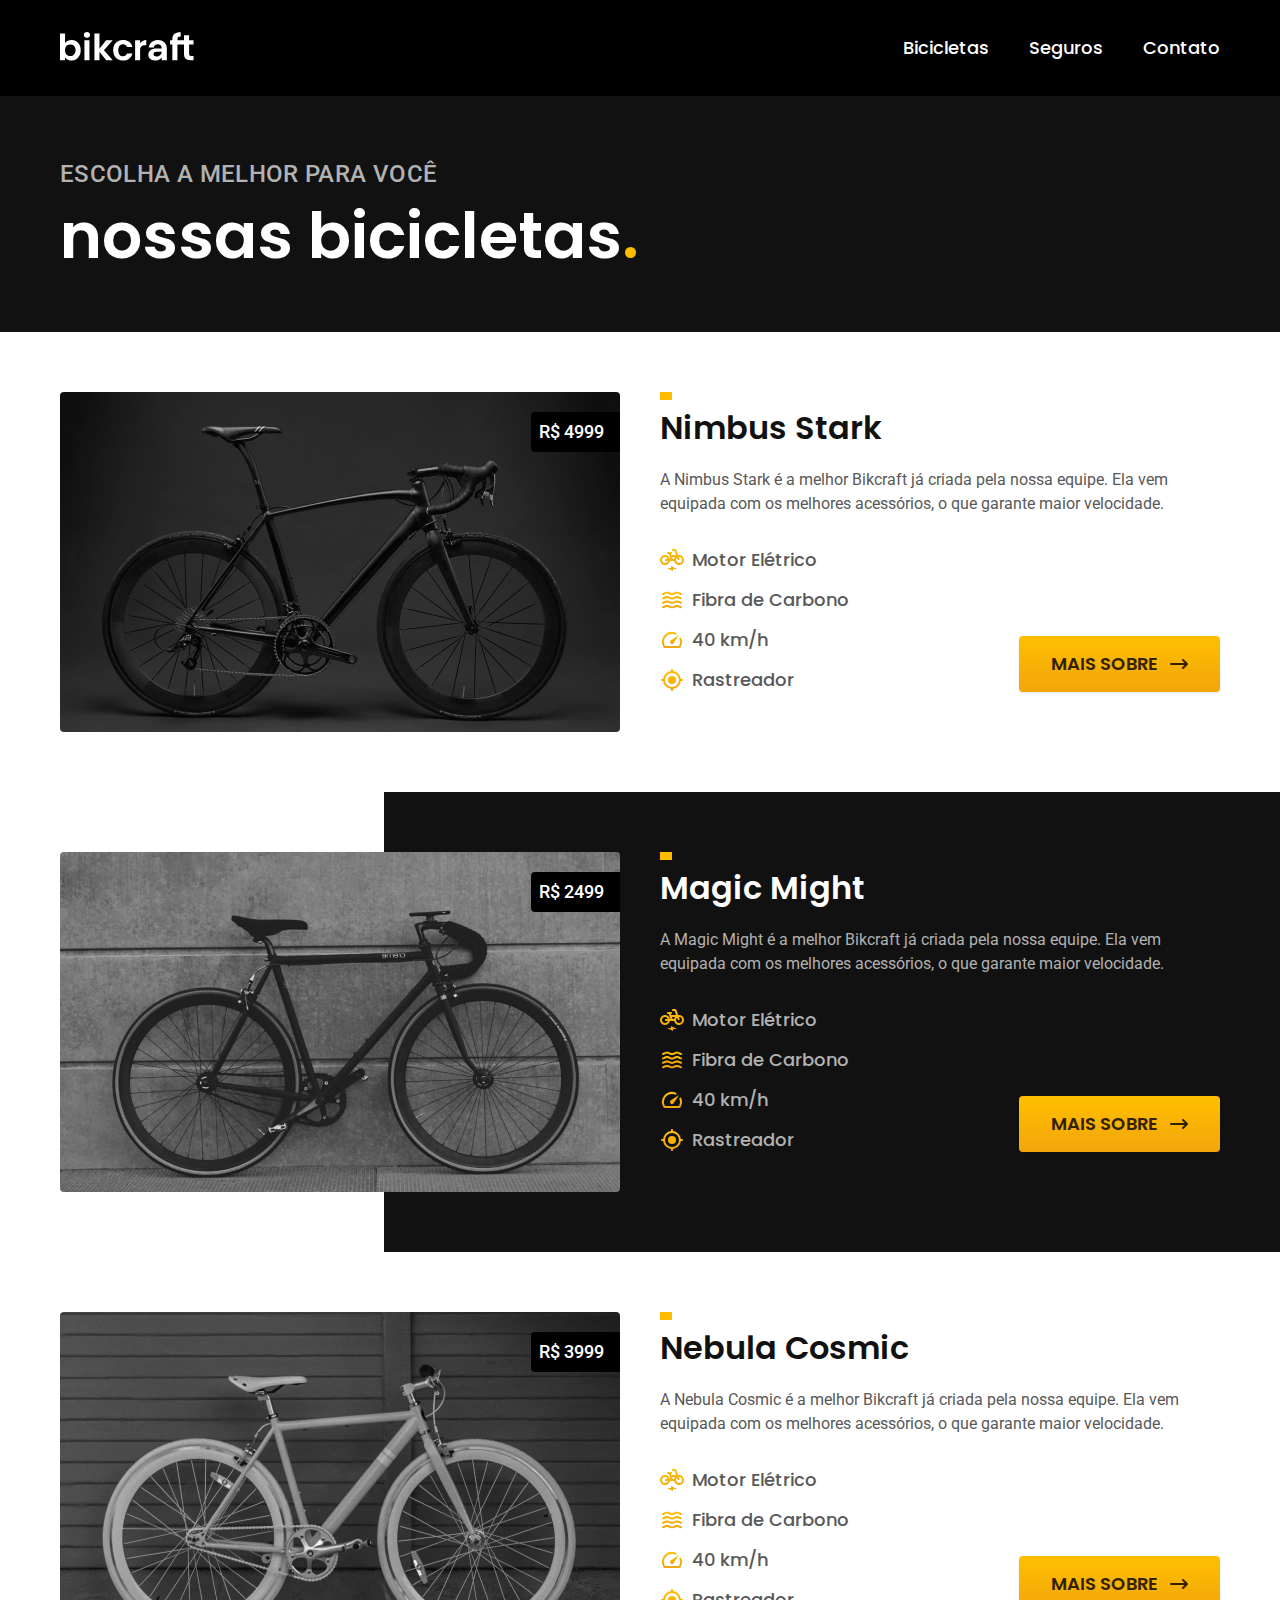
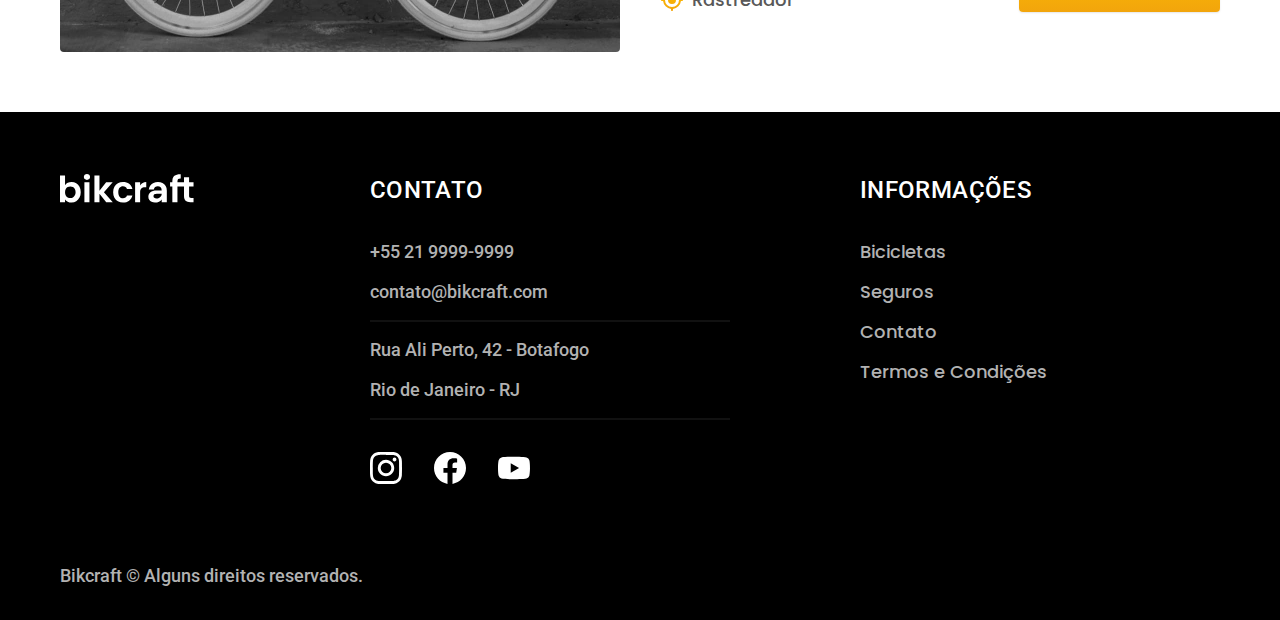
==== bicicletas.html @ 39853fa2 "finalização página bicicletas" ====
<!DOCTYPE html>
<html lang="pt-br">
  <head>
    <meta charset="UTF-8" />
    <meta name="viewport" content="width=device-width, initial-scale=1.0" />

    <title>Bicicletas | Bicicletas Elétricas</title>
    <meta
      name="description"
      content="Bicicletas elétricas de alta precisão e qualidade,  feitas sob medida para o cliente. Explore o mundo na sua velocidade com a Bikcraft."
    />

    <link rel="stylesheet" href="./css/style.css" />
    <link rel="shortcut icon" href="./img/favicon.svg" type="image/x-icon" />
    <link rel="preconnect" href="https://fonts.googleapis.com" />
    <link rel="preconnect" href="https://fonts.gstatic.com" crossorigin />
    <link
      href="https://fonts.googleapis.com/css2?family=Merriweather:ital,wght@1,900&family=Poppins:wght@400;600&family=Roboto:wght@400;500&display=swap"
      rel="stylesheet"
    />
  </head>

  <body id="bicicletas">
    <header class="header-bg">
      <div class="container header">
        <a href="./">
          <svg
            width="136"
            height="32"
            fill="none"
            xmlns="http://www.w3.org/2000/svg"
          >
            <path
              d="M5.04 13.196c.648-.96 1.536-1.74 2.664-2.34 1.152-.6 2.46-.9 3.924-.9 1.704 0 3.24.42 4.608 1.26 1.392.84 2.484 2.04 3.276 3.6.816 1.536 1.224 3.324 1.224 5.364s-.408 3.852-1.224 5.436c-.792 1.56-1.884 2.772-3.276 3.636-1.368.864-2.904 1.296-4.608 1.296-1.488 0-2.796-.288-3.924-.864-1.104-.6-1.992-1.368-2.664-2.304v2.844H0V3.584h5.04v9.612Zm10.548 6.984c0-1.2-.252-2.232-.756-3.096-.48-.888-1.128-1.56-1.944-2.016a5.104 5.104 0 0 0-2.592-.684c-.912 0-1.776.24-2.592.72-.792.456-1.44 1.128-1.944 2.016-.48.888-.72 1.932-.72 3.132 0 1.2.24 2.244.72 3.132.504.888 1.152 1.572 1.944 2.052.816.456 1.68.684 2.592.684.936 0 1.8-.24 2.592-.72.816-.48 1.464-1.164 1.944-2.052.504-.888.756-1.944.756-3.168ZM26.954 7.904c-.888 0-1.632-.276-2.232-.828-.576-.576-.864-1.284-.864-2.124 0-.84.288-1.536.864-2.088.6-.576 1.344-.864 2.232-.864.888 0 1.62.288 2.196.864.6.552.9 1.248.9 2.088 0 .84-.3 1.548-.9 2.124-.576.552-1.308.828-2.196.828Zm2.484 2.376v19.944h-5.04V10.28h5.04Zm16.788 19.944-6.768-8.496v8.496h-5.04V3.584h5.04V18.74l6.696-8.46h6.552l-8.784 10.008 8.856 9.936h-6.552Zm6.919-9.972c0-2.064.42-3.864 1.26-5.4.84-1.56 2.004-2.76 3.492-3.6 1.488-.864 3.192-1.296 5.112-1.296 2.472 0 4.512.624 6.12 1.872 1.632 1.224 2.724 2.952 3.276 5.184H66.97c-.288-.864-.78-1.536-1.476-2.016-.672-.504-1.512-.756-2.52-.756-1.44 0-2.58.528-3.42 1.584-.84 1.032-1.26 2.508-1.26 4.428 0 1.896.42 3.372 1.26 4.428.84 1.032 1.98 1.548 3.42 1.548 2.04 0 3.372-.912 3.996-2.736h5.436c-.552 2.16-1.644 3.876-3.276 5.148-1.632 1.272-3.672 1.908-6.12 1.908-1.92 0-3.624-.42-5.112-1.26a9.161 9.161 0 0 1-3.492-3.6c-.84-1.56-1.26-3.372-1.26-5.436h-.001Zm26.993-6.876a7.133 7.133 0 0 1 2.52-2.484c1.056-.6 2.256-.9 3.6-.9v5.292h-1.332c-1.584 0-2.784.372-3.6 1.116-.792.744-1.188 2.04-1.188 3.888v9.936h-5.04V10.28h5.04v3.096Zm21.574 14.004c-.552.912-1.452 1.68-2.7 2.304-1.248.6-2.592.9-4.032.9-1.248 0-2.376-.252-3.384-.756s-1.8-1.2-2.376-2.088c-.576-.888-.864-1.908-.864-3.06 0-1.848.684-3.36 2.052-4.536 1.392-1.176 3.468-1.764 6.228-1.764h5.076c-.048-1.272-.42-2.28-1.116-3.024-.672-.768-1.608-1.152-2.808-1.152-1.056 0-1.932.288-2.628.864-.696.552-1.14 1.332-1.332 2.34h-5.04c.24-1.44.756-2.724 1.548-3.852a8.143 8.143 0 0 1 3.168-2.664c1.32-.648 2.796-.972 4.428-.972 1.68 0 3.192.348 4.536 1.044a7.7 7.7 0 0 1 3.204 2.988c.768 1.296 1.152 2.82 1.152 4.572v11.7h-5.112V27.38Zm-5.256-.864c.84 0 1.656-.18 2.448-.54.816-.36 1.488-.9 2.016-1.62.528-.72.792-1.572.792-2.556v-.144h-4.788c-1.152 0-2.016.228-2.592.684-.552.456-.828 1.056-.828 1.8 0 .72.252 1.296.756 1.728.528.432 1.26.648 2.196.648Zm20.997-12.096v15.804h-5.112V14.42h-2.268v-4.14h2.268V9.272c0-2.448.696-4.248 2.088-5.4 1.392-1.152 3.492-1.692 6.3-1.62V6.5c-1.224-.024-2.076.18-2.556.612s-.72 1.212-.72 2.34v.828h6.55V5.348h5.076v4.932h4.464v4.14h-4.464v9.648c0 .672.156 1.164.468 1.476.336.288.888.432 1.656.432h2.34v4.248h-3.168c-4.248 0-6.372-2.064-6.372-6.192V14.42h-6.55Z"
              fill="#fff"
            />
          </svg>
        </a>
        <nav aria-label="primaria">
          <ul class="header-menu cor-00 font-1-m">
            <li><a href="./bicicletas.html">Bicicletas</a></li>
            <li><a href="./seguros.html">Seguros</a></li>
            <li><a href="./contato.html">Contato</a></li>
          </ul>
        </nav>
      </div>
    </header>

    <main>
      <div class="titulo-bg">
        <div class="titulo container">
          <p class="font-2-l-b cor-05">Escolha a Melhor Para Você</p>
          <h1 class="font-1-xxl cor-00">nossas bicicletas<span class="cor-p01">.</span></h1>
        </div>
      </div>

      <div class="bicicletas container">
        <div class="bicicletas-imagem">
          <img src="./img/bicicletas/nimbus.jpg" alt="">
          <span class="font-2-m cor-00">R$ 4999</span>
        </div>
        <div class="bicicletas-conteudo">
          <h2 class="font-1-xl">Nimbus Stark</h2>
          <p class="font-2-s cor-08">A Nimbus Stark é a melhor Bikcraft já criada pela nossa equipe. Ela vem equipada com os melhores acessórios, o que garante maior velocidade.</p>
            <ul class="font-1-m cor-08">
              <li>
                <img src="./img/icones/eletrica.svg" alt="">
                Motor Elétrico
              </li>
              <li>
                <img src="./img/icones/carbono.svg" alt="">
                Fibra de Carbono
              </li>
              <li>
                <img src="./img/icones/velocidade.svg" alt="">
                40 km/h
              </li>
              <li>
                <img src="./img/icones/rastreador.svg" alt="">
                Rastreador
              </li>
            </ul>
            <a class="botao seta" href="./bicicletas/nimbus.html">Mais Sobre</a>
        </div>
      </div>

      <div class="bicicletas-bg">
        <div class="bicicletas container">
          <div class="bicicletas-imagem">
            <img src="./img/bicicletas/magic.jpg" alt="">
            <span class="font-2-m cor-00">R$ 2499</span>
          </div>
          <div class="bicicletas-conteudo">
            <h2 class="font-1-xl cor-00">Magic Might</h2>
            <p class="font-2-s cor-05">A Magic Might é a melhor Bikcraft já criada pela nossa equipe. Ela vem equipada com os melhores acessórios, o que garante maior velocidade.</p>
              <ul class="font-1-m cor-05">
                <li>
                  <img src="./img/icones/eletrica.svg" alt="">
                  Motor Elétrico
                </li>
                <li>
                  <img src="./img/icones/carbono.svg" alt="">
                  Fibra de Carbono
                </li>
                <li>
                  <img src="./img/icones/velocidade.svg" alt="">
                  40 km/h
                </li>
                <li>
                  <img src="./img/icones/rastreador.svg" alt="">
                  Rastreador
                </li>
              </ul>
              <a class="botao seta" href="./bicicletas/magic.html">Mais Sobre</a>
          </div>
        </div>
      </div>

      <div class="bicicletas container">
        <div class="bicicletas-imagem">
          <img src="./img/bicicletas/nebula.jpg" alt="">
          <span class="font-2-m cor-00">R$ 3999</span>
        </div>
        <div class="bicicletas-conteudo">
          <h2 class="font-1-xl">Nebula Cosmic</h2>
          <p class="font-2-s cor-08">A Nebula Cosmic é a melhor Bikcraft já criada pela nossa equipe. Ela vem equipada com os melhores acessórios, o que garante maior velocidade.</p>
            <ul class="font-1-m cor-08">
              <li>
                <img src="./img/icones/eletrica.svg" alt="">
                Motor Elétrico
              </li>
              <li>
                <img src="./img/icones/carbono.svg" alt="">
                Fibra de Carbono
              </li>
              <li>
                <img src="./img/icones/velocidade.svg" alt="">
                40 km/h
              </li>
              <li>
                <img src="./img/icones/rastreador.svg" alt="">
                Rastreador
              </li>
            </ul>
            <a class="botao seta" href="./bicicletas/nebula.html">Mais Sobre</a>
        </div>
      </div>
    </main>

    <footer class="footer-bg">
        <div class="footer container">
          <img src="./img/bikcraft.svg" alt="Bikcraft" />
          <div class="footer-contato">
            <h3 class="font-2-l-b cor-00">Contato</h3>
            <ul class="font-2-m cor-05">
              <li><a href="tel:+552199999999">+55 21 9999-9999</a></li>
              <li>
                <a href="mailto:contato@bikcraft.com">contato@bikcraft.com</a>
              </li>
              <li>Rua Ali Perto, 42 - Botafogo</li>
              <li>Rio de Janeiro - RJ</li>
            </ul>
            <div class="footer-redes">
              <a href="./"
                ><img src="./img/redes/instagram.svg" alt="Instagram"
              /></a>
              <a href="./"
                ><img src="./img/redes/facebook.svg" alt="Facebook"
              /></a>
              <a href="./"
                ><img src="./img/redes/youtube.svg" alt="Youtube"
              /></a>
            </div>
          </div>
          
          <div class="footer-informacoes">
            <h3 class="font-2-l-b cor-00">Informações</h3>
            <nav>
              <ul class="font-1-m cor-05">
                <li><a href="./bicicletas.html">Bicicletas</a></li>
                <li><a href="./seguros.html">Seguros</a></li>
                <li><a href="./contato.html">Contato</a></li>
                <li><a href="./termos.html">Termos e Condições</a></li>
              </ul>
            </nav>
          </div>
          <p class="footer-copy font-2-m cor-05">Bikcraft © Alguns direitos reservados.</p>
        </div>
      </footer>
    </body>
  </html>
---- css/style.css ----
@import url(./global/global.css);
@import url(./utilidades/tipografia.css);
@import url(./utilidades/cores.css);

@import url(./global/header.css);
@import url(./global/footer.css);

/*Utilidades*/
@import url(./utilidades/componentes.css);

/*Home*/
@import url(./home/introducao.css);

/*Bicicletas*/
@import url(./bicicletas/bicicletas-lista.css);
@import url(./bicicletas/bicicletas.css);

/*Tecnologia*/
@import url(./home/tecnologia.css);

/*Parceiros*/
@import url(./home/parceiros.css);

/*Depoimento*/
@import url(./home/depoimento.css);

/*Seguros*/
@import url(./home/seguros.css);

/*Termos*/
@import url(./termos/termos.css);
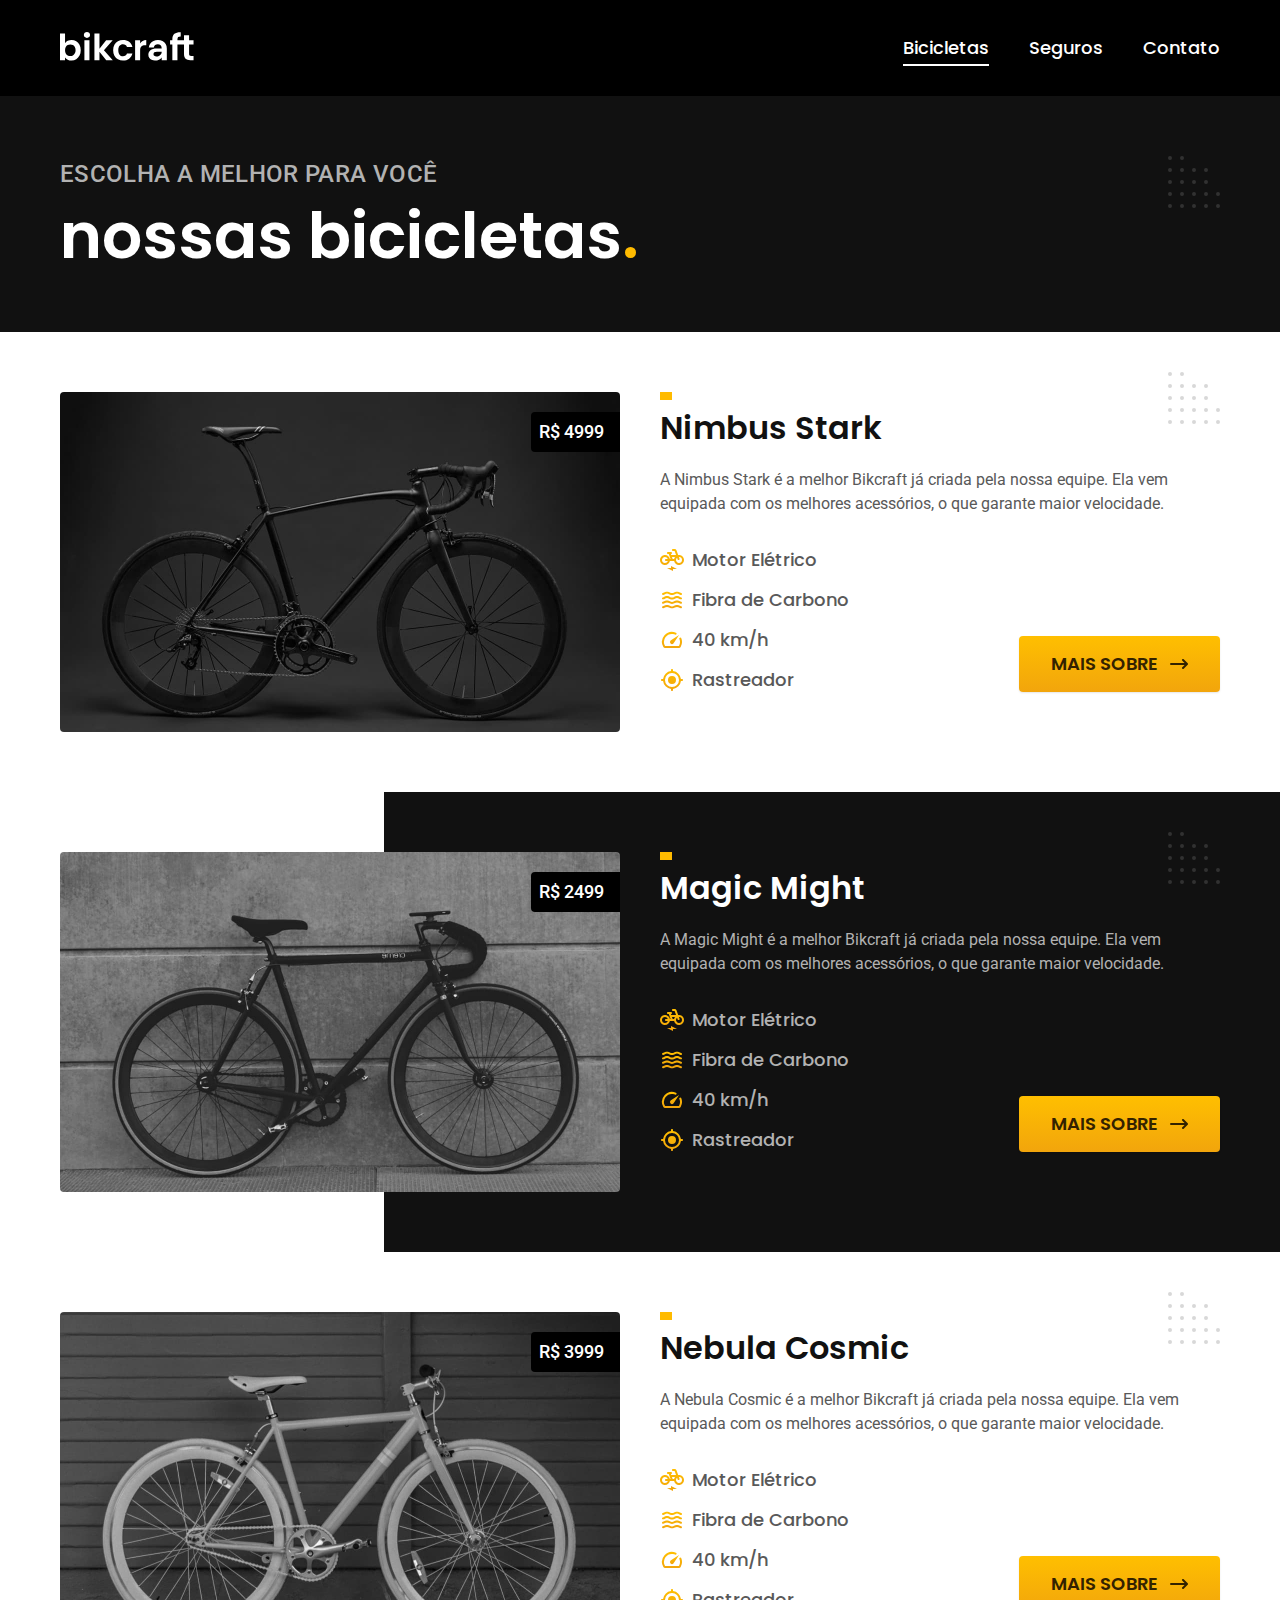
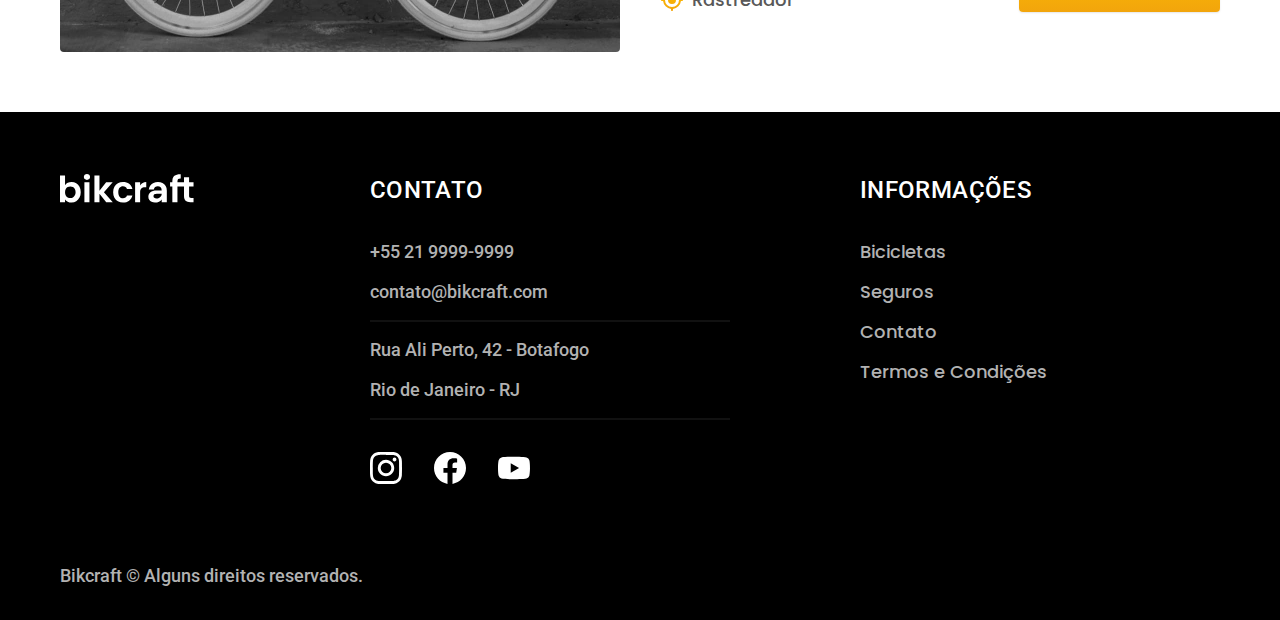
==== commit e25b1ab9: "otimizado para produção" ====
--- a/bicicletas.html
+++ b/bicicletas.html
@@ -1,191 +1,176 @@
 <!DOCTYPE html>
 <html lang="pt-br">
-  <head>
-    <meta charset="UTF-8" />
-    <meta name="viewport" content="width=device-width, initial-scale=1.0" />
 
-    <title>Bicicletas | Bicicletas Elétricas</title>
-    <meta
-      name="description"
-      content="Bicicletas elétricas de alta precisão e qualidade,  feitas sob medida para o cliente. Explore o mundo na sua velocidade com a Bikcraft."
-    />
+<head>
+  <meta charset="UTF-8" />
+  <meta name="viewport" content="width=device-width, initial-scale=1.0" />
 
-    <link rel="stylesheet" href="./css/style.css" />
-    <link rel="shortcut icon" href="./img/favicon.svg" type="image/x-icon" />
-    <link rel="preconnect" href="https://fonts.googleapis.com" />
-    <link rel="preconnect" href="https://fonts.gstatic.com" crossorigin />
-    <link
-      href="https://fonts.googleapis.com/css2?family=Merriweather:ital,wght@1,900&family=Poppins:wght@400;600&family=Roboto:wght@400;500&display=swap"
-      rel="stylesheet"
-    />
-  </head>
+  <title>Bicicletas | Bicicletas Elétricas</title>
+  <meta name="description" content="Bicicletas elétricas de alta precisão e qualidade,  feitas sob medida para o cliente. Explore o mundo na sua velocidade com a Bikcraft." />
 
-  <body id="bicicletas">
-    <header class="header-bg">
-      <div class="container header">
-        <a href="./">
-          <svg
-            width="136"
-            height="32"
-            fill="none"
-            xmlns="http://www.w3.org/2000/svg"
-          >
-            <path
-              d="M5.04 13.196c.648-.96 1.536-1.74 2.664-2.34 1.152-.6 2.46-.9 3.924-.9 1.704 0 3.24.42 4.608 1.26 1.392.84 2.484 2.04 3.276 3.6.816 1.536 1.224 3.324 1.224 5.364s-.408 3.852-1.224 5.436c-.792 1.56-1.884 2.772-3.276 3.636-1.368.864-2.904 1.296-4.608 1.296-1.488 0-2.796-.288-3.924-.864-1.104-.6-1.992-1.368-2.664-2.304v2.844H0V3.584h5.04v9.612Zm10.548 6.984c0-1.2-.252-2.232-.756-3.096-.48-.888-1.128-1.56-1.944-2.016a5.104 5.104 0 0 0-2.592-.684c-.912 0-1.776.24-2.592.72-.792.456-1.44 1.128-1.944 2.016-.48.888-.72 1.932-.72 3.132 0 1.2.24 2.244.72 3.132.504.888 1.152 1.572 1.944 2.052.816.456 1.68.684 2.592.684.936 0 1.8-.24 2.592-.72.816-.48 1.464-1.164 1.944-2.052.504-.888.756-1.944.756-3.168ZM26.954 7.904c-.888 0-1.632-.276-2.232-.828-.576-.576-.864-1.284-.864-2.124 0-.84.288-1.536.864-2.088.6-.576 1.344-.864 2.232-.864.888 0 1.62.288 2.196.864.6.552.9 1.248.9 2.088 0 .84-.3 1.548-.9 2.124-.576.552-1.308.828-2.196.828Zm2.484 2.376v19.944h-5.04V10.28h5.04Zm16.788 19.944-6.768-8.496v8.496h-5.04V3.584h5.04V18.74l6.696-8.46h6.552l-8.784 10.008 8.856 9.936h-6.552Zm6.919-9.972c0-2.064.42-3.864 1.26-5.4.84-1.56 2.004-2.76 3.492-3.6 1.488-.864 3.192-1.296 5.112-1.296 2.472 0 4.512.624 6.12 1.872 1.632 1.224 2.724 2.952 3.276 5.184H66.97c-.288-.864-.78-1.536-1.476-2.016-.672-.504-1.512-.756-2.52-.756-1.44 0-2.58.528-3.42 1.584-.84 1.032-1.26 2.508-1.26 4.428 0 1.896.42 3.372 1.26 4.428.84 1.032 1.98 1.548 3.42 1.548 2.04 0 3.372-.912 3.996-2.736h5.436c-.552 2.16-1.644 3.876-3.276 5.148-1.632 1.272-3.672 1.908-6.12 1.908-1.92 0-3.624-.42-5.112-1.26a9.161 9.161 0 0 1-3.492-3.6c-.84-1.56-1.26-3.372-1.26-5.436h-.001Zm26.993-6.876a7.133 7.133 0 0 1 2.52-2.484c1.056-.6 2.256-.9 3.6-.9v5.292h-1.332c-1.584 0-2.784.372-3.6 1.116-.792.744-1.188 2.04-1.188 3.888v9.936h-5.04V10.28h5.04v3.096Zm21.574 14.004c-.552.912-1.452 1.68-2.7 2.304-1.248.6-2.592.9-4.032.9-1.248 0-2.376-.252-3.384-.756s-1.8-1.2-2.376-2.088c-.576-.888-.864-1.908-.864-3.06 0-1.848.684-3.36 2.052-4.536 1.392-1.176 3.468-1.764 6.228-1.764h5.076c-.048-1.272-.42-2.28-1.116-3.024-.672-.768-1.608-1.152-2.808-1.152-1.056 0-1.932.288-2.628.864-.696.552-1.14 1.332-1.332 2.34h-5.04c.24-1.44.756-2.724 1.548-3.852a8.143 8.143 0 0 1 3.168-2.664c1.32-.648 2.796-.972 4.428-.972 1.68 0 3.192.348 4.536 1.044a7.7 7.7 0 0 1 3.204 2.988c.768 1.296 1.152 2.82 1.152 4.572v11.7h-5.112V27.38Zm-5.256-.864c.84 0 1.656-.18 2.448-.54.816-.36 1.488-.9 2.016-1.62.528-.72.792-1.572.792-2.556v-.144h-4.788c-1.152 0-2.016.228-2.592.684-.552.456-.828 1.056-.828 1.8 0 .72.252 1.296.756 1.728.528.432 1.26.648 2.196.648Zm20.997-12.096v15.804h-5.112V14.42h-2.268v-4.14h2.268V9.272c0-2.448.696-4.248 2.088-5.4 1.392-1.152 3.492-1.692 6.3-1.62V6.5c-1.224-.024-2.076.18-2.556.612s-.72 1.212-.72 2.34v.828h6.55V5.348h5.076v4.932h4.464v4.14h-4.464v9.648c0 .672.156 1.164.468 1.476.336.288.888.432 1.656.432h2.34v4.248h-3.168c-4.248 0-6.372-2.064-6.372-6.192V14.42h-6.55Z"
-              fill="#fff"
-            />
-          </svg>
-        </a>
-        <nav aria-label="primaria">
-          <ul class="header-menu cor-00 font-1-m">
+  <link rel="preload" href="./css/style.min.css" as="style">
+  <link rel="stylesheet" href="./css/style.min.css" />
+  <link rel="icon" href="./img/favicon.svg" type="image/svg+xml" />
+  <link rel="preconnect" href="https://fonts.googleapis.com" />
+  <link rel="preconnect" href="https://fonts.gstatic.com" crossorigin />
+  <link href="https://fonts.googleapis.com/css2?family=Merriweather:ital,wght@1,900&family=Poppins:wght@400;600&family=Roboto:wght@400;500&display=swap" rel="stylesheet" />
+  <script>document.documentElement.classList.add('js')</script>
+</head>
+
+<body id="bicicletas">
+  <header class="header-bg">
+    <div class="container header">
+      <a href="./">
+        <svg width="136" height="32" fill="none" xmlns="http://www.w3.org/2000/svg">
+          <path d="M5.04 13.196c.648-.96 1.536-1.74 2.664-2.34 1.152-.6 2.46-.9 3.924-.9 1.704 0 3.24.42 4.608 1.26 1.392.84 2.484 2.04 3.276 3.6.816 1.536 1.224 3.324 1.224 5.364s-.408 3.852-1.224 5.436c-.792 1.56-1.884 2.772-3.276 3.636-1.368.864-2.904 1.296-4.608 1.296-1.488 0-2.796-.288-3.924-.864-1.104-.6-1.992-1.368-2.664-2.304v2.844H0V3.584h5.04v9.612Zm10.548 6.984c0-1.2-.252-2.232-.756-3.096-.48-.888-1.128-1.56-1.944-2.016a5.104 5.104 0 0 0-2.592-.684c-.912 0-1.776.24-2.592.72-.792.456-1.44 1.128-1.944 2.016-.48.888-.72 1.932-.72 3.132 0 1.2.24 2.244.72 3.132.504.888 1.152 1.572 1.944 2.052.816.456 1.68.684 2.592.684.936 0 1.8-.24 2.592-.72.816-.48 1.464-1.164 1.944-2.052.504-.888.756-1.944.756-3.168ZM26.954 7.904c-.888 0-1.632-.276-2.232-.828-.576-.576-.864-1.284-.864-2.124 0-.84.288-1.536.864-2.088.6-.576 1.344-.864 2.232-.864.888 0 1.62.288 2.196.864.6.552.9 1.248.9 2.088 0 .84-.3 1.548-.9 2.124-.576.552-1.308.828-2.196.828Zm2.484 2.376v19.944h-5.04V10.28h5.04Zm16.788 19.944-6.768-8.496v8.496h-5.04V3.584h5.04V18.74l6.696-8.46h6.552l-8.784 10.008 8.856 9.936h-6.552Zm6.919-9.972c0-2.064.42-3.864 1.26-5.4.84-1.56 2.004-2.76 3.492-3.6 1.488-.864 3.192-1.296 5.112-1.296 2.472 0 4.512.624 6.12 1.872 1.632 1.224 2.724 2.952 3.276 5.184H66.97c-.288-.864-.78-1.536-1.476-2.016-.672-.504-1.512-.756-2.52-.756-1.44 0-2.58.528-3.42 1.584-.84 1.032-1.26 2.508-1.26 4.428 0 1.896.42 3.372 1.26 4.428.84 1.032 1.98 1.548 3.42 1.548 2.04 0 3.372-.912 3.996-2.736h5.436c-.552 2.16-1.644 3.876-3.276 5.148-1.632 1.272-3.672 1.908-6.12 1.908-1.92 0-3.624-.42-5.112-1.26a9.161 9.161 0 0 1-3.492-3.6c-.84-1.56-1.26-3.372-1.26-5.436h-.001Zm26.993-6.876a7.133 7.133 0 0 1 2.52-2.484c1.056-.6 2.256-.9 3.6-.9v5.292h-1.332c-1.584 0-2.784.372-3.6 1.116-.792.744-1.188 2.04-1.188 3.888v9.936h-5.04V10.28h5.04v3.096Zm21.574 14.004c-.552.912-1.452 1.68-2.7 2.304-1.248.6-2.592.9-4.032.9-1.248 0-2.376-.252-3.384-.756s-1.8-1.2-2.376-2.088c-.576-.888-.864-1.908-.864-3.06 0-1.848.684-3.36 2.052-4.536 1.392-1.176 3.468-1.764 6.228-1.764h5.076c-.048-1.272-.42-2.28-1.116-3.024-.672-.768-1.608-1.152-2.808-1.152-1.056 0-1.932.288-2.628.864-.696.552-1.14 1.332-1.332 2.34h-5.04c.24-1.44.756-2.724 1.548-3.852a8.143 8.143 0 0 1 3.168-2.664c1.32-.648 2.796-.972 4.428-.972 1.68 0 3.192.348 4.536 1.044a7.7 7.7 0 0 1 3.204 2.988c.768 1.296 1.152 2.82 1.152 4.572v11.7h-5.112V27.38Zm-5.256-.864c.84 0 1.656-.18 2.448-.54.816-.36 1.488-.9 2.016-1.62.528-.72.792-1.572.792-2.556v-.144h-4.788c-1.152 0-2.016.228-2.592.684-.552.456-.828 1.056-.828 1.8 0 .72.252 1.296.756 1.728.528.432 1.26.648 2.196.648Zm20.997-12.096v15.804h-5.112V14.42h-2.268v-4.14h2.268V9.272c0-2.448.696-4.248 2.088-5.4 1.392-1.152 3.492-1.692 6.3-1.62V6.5c-1.224-.024-2.076.18-2.556.612s-.72 1.212-.72 2.34v.828h6.55V5.348h5.076v4.932h4.464v4.14h-4.464v9.648c0 .672.156 1.164.468 1.476.336.288.888.432 1.656.432h2.34v4.248h-3.168c-4.248 0-6.372-2.064-6.372-6.192V14.42h-6.55Z" fill="#fff" />
+        </svg>
+      </a>
+      <nav aria-label="primaria">
+        <ul class="header-menu cor-00 font-1-m">
+          <li><a href="./bicicletas.html">Bicicletas</a></li>
+          <li><a href="./seguros.html">Seguros</a></li>
+          <li><a href="./contato.html">Contato</a></li>
+        </ul>
+      </nav>
+    </div>
+  </header>
+
+  <main>
+    <div class="titulo-bg">
+      <div class="titulo container">
+        <p class="font-2-l-b cor-05">Escolha a Melhor Para Você</p>
+        <h1 class="font-1-xxl cor-00">nossas bicicletas<span class="cor-p01">.</span></h1>
+      </div>
+    </div>
+
+    <div class="bicicletas container">
+      <div class="bicicletas-imagem">
+        <img src="./img/bicicletas/nimbus.jpg" alt="">
+        <span class="font-2-m cor-00">R$ 4999</span>
+      </div>
+      <div class="bicicletas-conteudo">
+        <h2 class="font-1-xl">Nimbus Stark</h2>
+        <p class="font-2-s cor-08">A Nimbus Stark é a melhor Bikcraft já criada pela nossa equipe. Ela vem equipada com os melhores acessórios, o que garante maior velocidade.</p>
+        <ul class="font-1-m cor-08">
+          <li>
+            <img src="./img/icones/eletrica.svg" alt="">
+            Motor Elétrico
+          </li>
+          <li>
+            <img src="./img/icones/carbono.svg" alt="">
+            Fibra de Carbono
+          </li>
+          <li>
+            <img src="./img/icones/velocidade.svg" alt="">
+            40 km/h
+          </li>
+          <li>
+            <img src="./img/icones/rastreador.svg" alt="">
+            Rastreador
+          </li>
+        </ul>
+        <a class="botao seta" href="./bicicletas/nimbus.html">Mais Sobre</a>
+      </div>
+    </div>
+
+    <div class="bicicletas-bg">
+      <div class="bicicletas container">
+        <div class="bicicletas-imagem">
+          <img src="./img/bicicletas/magic.jpg" alt="">
+          <span class="font-2-m cor-00">R$ 2499</span>
+        </div>
+        <div class="bicicletas-conteudo">
+          <h2 class="font-1-xl cor-00">Magic Might</h2>
+          <p class="font-2-s cor-05">A Magic Might é a melhor Bikcraft já criada pela nossa equipe. Ela vem equipada com os melhores acessórios, o que garante maior velocidade.</p>
+          <ul class="font-1-m cor-05">
+            <li>
+              <img src="./img/icones/eletrica.svg" alt="">
+              Motor Elétrico
+            </li>
+            <li>
+              <img src="./img/icones/carbono.svg" alt="">
+              Fibra de Carbono
+            </li>
+            <li>
+              <img src="./img/icones/velocidade.svg" alt="">
+              40 km/h
+            </li>
+            <li>
+              <img src="./img/icones/rastreador.svg" alt="">
+              Rastreador
+            </li>
+          </ul>
+          <a class="botao seta" href="./bicicletas/magic.html">Mais Sobre</a>
+        </div>
+      </div>
+    </div>
+
+    <div class="bicicletas container">
+      <div class="bicicletas-imagem">
+        <img src="./img/bicicletas/nebula.jpg" alt="">
+        <span class="font-2-m cor-00">R$ 3999</span>
+      </div>
+      <div class="bicicletas-conteudo">
+        <h2 class="font-1-xl">Nebula Cosmic</h2>
+        <p class="font-2-s cor-08">A Nebula Cosmic é a melhor Bikcraft já criada pela nossa equipe. Ela vem equipada com os melhores acessórios, o que garante maior velocidade.</p>
+        <ul class="font-1-m cor-08">
+          <li>
+            <img src="./img/icones/eletrica.svg" alt="">
+            Motor Elétrico
+          </li>
+          <li>
+            <img src="./img/icones/carbono.svg" alt="">
+            Fibra de Carbono
+          </li>
+          <li>
+            <img src="./img/icones/velocidade.svg" alt="">
+            40 km/h
+          </li>
+          <li>
+            <img src="./img/icones/rastreador.svg" alt="">
+            Rastreador
+          </li>
+        </ul>
+        <a class="botao seta" href="./bicicletas/nebula.html">Mais Sobre</a>
+      </div>
+    </div>
+  </main>
+
+  <footer class="footer-bg">
+    <div class="footer container">
+      <img src="./img/bikcraft.svg" alt="Bikcraft" />
+      <div class="footer-contato">
+        <h3 class="font-2-l-b cor-00">Contato</h3>
+        <ul class="font-2-m cor-05">
+          <li><a href="tel:+552199999999">+55 21 9999-9999</a></li>
+          <li>
+            <a href="mailto:contato@bikcraft.com">contato@bikcraft.com</a>
+          </li>
+          <li>Rua Ali Perto, 42 - Botafogo</li>
+          <li>Rio de Janeiro - RJ</li>
+        </ul>
+        <div class="footer-redes">
+          <a href="./"><img src="./img/redes/instagram.svg" alt="Instagram" /></a>
+          <a href="./"><img src="./img/redes/facebook.svg" alt="Facebook" /></a>
+          <a href="./"><img src="./img/redes/youtube.svg" alt="Youtube" /></a>
+        </div>
+      </div>
+
+      <div class="footer-informacoes">
+        <h3 class="font-2-l-b cor-00">Informações</h3>
+        <nav>
+          <ul class="font-1-m cor-05">
             <li><a href="./bicicletas.html">Bicicletas</a></li>
             <li><a href="./seguros.html">Seguros</a></li>
             <li><a href="./contato.html">Contato</a></li>
+            <li><a href="./termos.html">Termos e Condições</a></li>
           </ul>
         </nav>
       </div>
-    </header>
+      <p class="footer-copy font-2-m cor-05">Bikcraft © Alguns direitos reservados.</p>
+    </div>
+  </footer>
+  <script src="./js/script.js"></script>
+</body>
 
-    <main>
-      <div class="titulo-bg">
-        <div class="titulo container">
-          <p class="font-2-l-b cor-05">Escolha a Melhor Para Você</p>
-          <h1 class="font-1-xxl cor-00">nossas bicicletas<span class="cor-p01">.</span></h1>
-        </div>
-      </div>
-
-      <div class="bicicletas container">
-        <div class="bicicletas-imagem">
-          <img src="./img/bicicletas/nimbus.jpg" alt="">
-          <span class="font-2-m cor-00">R$ 4999</span>
-        </div>
-        <div class="bicicletas-conteudo">
-          <h2 class="font-1-xl">Nimbus Stark</h2>
-          <p class="font-2-s cor-08">A Nimbus Stark é a melhor Bikcraft já criada pela nossa equipe. Ela vem equipada com os melhores acessórios, o que garante maior velocidade.</p>
-            <ul class="font-1-m cor-08">
-              <li>
-                <img src="./img/icones/eletrica.svg" alt="">
-                Motor Elétrico
-              </li>
-              <li>
-                <img src="./img/icones/carbono.svg" alt="">
-                Fibra de Carbono
-              </li>
-              <li>
-                <img src="./img/icones/velocidade.svg" alt="">
-                40 km/h
-              </li>
-              <li>
-                <img src="./img/icones/rastreador.svg" alt="">
-                Rastreador
-              </li>
-            </ul>
-            <a class="botao seta" href="./bicicletas/nimbus.html">Mais Sobre</a>
-        </div>
-      </div>
-
-      <div class="bicicletas-bg">
-        <div class="bicicletas container">
-          <div class="bicicletas-imagem">
-            <img src="./img/bicicletas/magic.jpg" alt="">
-            <span class="font-2-m cor-00">R$ 2499</span>
-          </div>
-          <div class="bicicletas-conteudo">
-            <h2 class="font-1-xl cor-00">Magic Might</h2>
-            <p class="font-2-s cor-05">A Magic Might é a melhor Bikcraft já criada pela nossa equipe. Ela vem equipada com os melhores acessórios, o que garante maior velocidade.</p>
-              <ul class="font-1-m cor-05">
-                <li>
-                  <img src="./img/icones/eletrica.svg" alt="">
-                  Motor Elétrico
-                </li>
-                <li>
-                  <img src="./img/icones/carbono.svg" alt="">
-                  Fibra de Carbono
-                </li>
-                <li>
-                  <img src="./img/icones/velocidade.svg" alt="">
-                  40 km/h
-                </li>
-                <li>
-                  <img src="./img/icones/rastreador.svg" alt="">
-                  Rastreador
-                </li>
-              </ul>
-              <a class="botao seta" href="./bicicletas/magic.html">Mais Sobre</a>
-          </div>
-        </div>
-      </div>
-
-      <div class="bicicletas container">
-        <div class="bicicletas-imagem">
-          <img src="./img/bicicletas/nebula.jpg" alt="">
-          <span class="font-2-m cor-00">R$ 3999</span>
-        </div>
-        <div class="bicicletas-conteudo">
-          <h2 class="font-1-xl">Nebula Cosmic</h2>
-          <p class="font-2-s cor-08">A Nebula Cosmic é a melhor Bikcraft já criada pela nossa equipe. Ela vem equipada com os melhores acessórios, o que garante maior velocidade.</p>
-            <ul class="font-1-m cor-08">
-              <li>
-                <img src="./img/icones/eletrica.svg" alt="">
-                Motor Elétrico
-              </li>
-              <li>
-                <img src="./img/icones/carbono.svg" alt="">
-                Fibra de Carbono
-              </li>
-              <li>
-                <img src="./img/icones/velocidade.svg" alt="">
-                40 km/h
-              </li>
-              <li>
-                <img src="./img/icones/rastreador.svg" alt="">
-                Rastreador
-              </li>
-            </ul>
-            <a class="botao seta" href="./bicicletas/nebula.html">Mais Sobre</a>
-        </div>
-      </div>
-    </main>
-
-    <footer class="footer-bg">
-        <div class="footer container">
-          <img src="./img/bikcraft.svg" alt="Bikcraft" />
-          <div class="footer-contato">
-            <h3 class="font-2-l-b cor-00">Contato</h3>
-            <ul class="font-2-m cor-05">
-              <li><a href="tel:+552199999999">+55 21 9999-9999</a></li>
-              <li>
-                <a href="mailto:contato@bikcraft.com">contato@bikcraft.com</a>
-              </li>
-              <li>Rua Ali Perto, 42 - Botafogo</li>
-              <li>Rio de Janeiro - RJ</li>
-            </ul>
-            <div class="footer-redes">
-              <a href="./"
-                ><img src="./img/redes/instagram.svg" alt="Instagram"
-              /></a>
-              <a href="./"
-                ><img src="./img/redes/facebook.svg" alt="Facebook"
-              /></a>
-              <a href="./"
-                ><img src="./img/redes/youtube.svg" alt="Youtube"
-              /></a>
-            </div>
-          </div>
-          
-          <div class="footer-informacoes">
-            <h3 class="font-2-l-b cor-00">Informações</h3>
-            <nav>
-              <ul class="font-1-m cor-05">
-                <li><a href="./bicicletas.html">Bicicletas</a></li>
-                <li><a href="./seguros.html">Seguros</a></li>
-                <li><a href="./contato.html">Contato</a></li>
-                <li><a href="./termos.html">Termos e Condições</a></li>
-              </ul>
-            </nav>
-          </div>
-          <p class="footer-copy font-2-m cor-05">Bikcraft © Alguns direitos reservados.</p>
-        </div>
-      </footer>
-    </body>
-  </html>+</html>--- a/css/style.min.css
+++ b/css/style.min.css
@@ -0,0 +1 @@
+body{margin:0;padding:0;font-family:Arial,Helvetica,sans-serif;color:var(--cor-11)}blockquote,dd,h1,h2,h3,h4,p,ul{margin:0}ul{padding:0;list-style:none}a{text-decoration:none;color:inherit}img{max-width:100%;height:auto;display:block}img[src$=".jpg"]{border-radius:4px}.font-1-xxl{font:600 4rem/1.125 Poppins,sans-serif}.font-1-xl{font:600 2rem/1.25 Poppins,sans-serif}.font-2-xl{font:500 2.25rem/1.33 Roboto,sans-serif}.font-1-l,.font-1-l-b{font:500 1.5rem/1.5 Poppins,sans-serif}.font-1-l-b{font-weight:600}.font-2-l,.font-2-l-b{font:400 1.5rem/1.5 Roboto,sans-serif}.font-2-l-b{letter-spacing:.015em;text-transform:uppercase;font-weight:500}.font-1-m,.font-1-m-b{font:500 1.125rem/1.33 Poppins,sans-serif}.font-1-m-b{font-weight:600}.font-2-m{font:500 1.125rem/1.33 Roboto,sans-serif}.font-1-s{font:500 0.875rem/1.5 Poppins,sans-serif}.font-2-s{font:400 1rem/1.5 Roboto,sans-serif}.font-2-xs{font:400 0.875rem/1.43 Roboto,sans-serif}.font-1-xs{font:600 0.75rem/1.33 Roboto,sans-serif}@media (max-width:1200px){.font-1-xxl{font-size:3rem;margin-bottom:1rem}.font-2-l{font-size:1.125rem}}@media (max-width:800px){.font-1-xxl{font-size:2rem}.font-1-xl,.font-2-xl{font-size:1.5rem}}@media (max-width:400px){.font-1-m{font-size:.875rem}}:root{--cor-p01:#ffbb00;--cor-p02:#e4a30b;--cor-p03:#a66f00;--cor-p04:#664400;--cor-p05:#332200;--cor-12:#000;--cor-11:#111;--cor-10:#2e2e2e;--cor-09:#404040;--cor-08:#595959;--cor-07:#717171;--cor-06:#9c9c9c;--cor-05:#b2b2b2;--cor-04:#ccc;--cor-03:#dedede;--cor-02:#ededed;--cor-01:#f7f7f7;--cor-00:#fff}.cor-p01{color:var(--cor-p01)}.cor-p02{color:var(--cor-p02)}.cor-p03{color:var(--cor-p03)}.cor-p04{color:var(--cor-p04)}.cor-p05{color:var(--cor-p05)}.cor-00{color:var(--cor-00)}.cor-01{color:var(--cor-01)}.cor-02{color:var(--cor-02)}.cor-03{color:var(--cor-03)}.cor-04{color:var(--cor-04)}.cor-05{color:var(--cor-05)}.cor-06{color:var(--cor-06)}.cor-07{color:var(--cor-07)}.cor-08{color:var(--cor-08)}.cor-09{color:var(--cor-09)}.cor-10{color:var(--cor-10)}.cor-11{color:var(--cor-11)}.cor-12{color:var(--cor-12)}.js .fadeInDown{transform:translate3d(0,-20px,0)}.js .fadeInUp{transform:translate3d(0,20px,0)}.js .fadeInRight{transform:translate3d(20px,0,0)}.js .fadeInLeft{transform:translate3d(-20px,0,0)}.js [data-anime]{opacity:0}.js .anime{opacity:1;transform:none;transition:transform .8s,opacity .8s}.header-bg{background-color:var(--cor-12)}.header{display:flex;flex-wrap:wrap;gap:20px;justify-content:space-between;align-items:center;padding-top:20px;padding-bottom:20px}.header-menu{display:flex;flex-wrap:wrap;gap:40px}.header-menu a{display:inline-block;color:var(--cor-00);padding:16px 0;position:relative}.header-menu a::after{content:"";position:absolute;display:block;height:2px;width:0;background:var(--cor-00);margin-top:4px;transition:.3s}.header-menu a.ativo::after,.header-menu a:hover::after{width:100%}@media (max-width:800px){.header-menu{gap:20px}.header-menu a{background-color:var(--cor-11);padding:12px 16px;border-radius:4px}.header-menu a:hover{background-color:var(--cor-10)}.header-menu a::after{display:none}}@media (max-width:600px){.header{flex-direction:column}}@media (max-width:450px){.header-menu{gap:12px}.header-menu a{padding:8px 12px}}.footer-bg{background-color:var(--cor-12)}.footer{display:grid;grid-template-columns:3fr 5fr 4fr;gap:40px;padding-top:60px;padding-bottom:32px}.footer h3{margin-bottom:32px}.footer-contato ul{margin-bottom:32px}.footer-contato li:nth-child(2n):after{content:"";max-width:360px;height:2px;display:block;background:var(--cor-11);margin-top:16px}.footer li{margin-bottom:16px}.footer-redes{display:flex;gap:32px}.footer a:hover{color:var(--cor-00)}.footer-copy{grid-column:1/-1;margin-top:40px}@media(max-width:800px){.footer>img{display:none}.footer{grid-template-columns:1fr 1fr}}@media(max-width:600px){.footer{grid-template-columns:1fr;gap:60px}.footer-copy{margin-top:0}}.container{box-sizing:border-box;max-width:1200px;padding-right:20px;padding-left:20px;margin-left:auto;margin-right:auto}.botao{border-radius:4px;padding:16px 32px;display:inline-block;background:linear-gradient(#ffbf00,#f2a50c);box-shadow:0 1px 2px 0 rgba(0,0,0,.1);text-transform:uppercase;color:var(--cor-p05);font:600 1.125rem/1.33 Poppins,sans-serif;max-width:max-content;border:none;cursor:pointer}.botao:hover{background:linear-gradient(#ffb60d,#e59317)}.botao.secundario{background:var(--cor-10);color:var(--cor-02)}.botao.secundario:hover{background:var(--cor-09)}.botao.seta{display:flex;align-items:center}.botao.seta::after{content:"";display:inline-block;width:18px;height:10px;margin-left:12px;background-image:url(../img/icones/seta.svg);transition:transform .2s}.botao.seta:hover::after{transform:translateX(4px)}@media (max-width:600px){.botao,.botao.secundario{padding:12px 16px;font-size:1rem}}.link{display:inline-block;color:var(--cor-p01);font:500 1.5rem/1.5 Poppins,sans-serif;text-transform:uppercase}.link::after{content:"";display:block;height:4px;width:100%;background-color:currentColor}.link:hover{color:var(--cor-00)}.titulo-bg{background-color:var(--cor-11);padding-top:60px;padding-bottom:60px}.titulo{background:url(../img/dec/top-right.svg) no-repeat top right 20px}.titulo p{margin-bottom:8px}@media(max-width:800px){.titulo-bg{padding-top:40px;padding-bottom:40px}.titulo p{font-size:1rem;text-transform:lowercase;font-weight:400}}.form{display:grid;grid-template-columns:1fr 1fr;gap:20px}.form label{display:block;font:600 1rem/1.5 Poppins,sans-serif;margin-bottom:4px}.form .col-2{grid-column:span 2}.form input[type=email],.form input[type=tel],.form input[type=text],.form select,.form textarea{width:100%;box-sizing:border-box;border-radius:4px;padding:12px;border:1px solid var(--cor-02);background:var(--cor-01);font:400 1rem/1.5 Roboto,sans-serif}.form input[type=email]:focus,.form input[type=tel]:focus,.form input[type=text]:focus,.form textarea:focus{outline:0;border-color:var(--cor-p01);background:var(--cor-00);box-shadow:0 0 0 2px #fea}@media(max-width:600px){.form{grid-template-columns:1fr}.form .col-2{grid-column:1}}.introducao-bg{background:var(--cor-12) url(../img/dec/bottom-left.svg) no-repeat bottom 160px left 40px;color:var(--cor-00);box-shadow:inset 0 -120px var(--cor-00)}.introducao{display:grid;grid-template-columns:1fr 1fr;gap:0 40px}.introducao-conteudo{align-self:end;padding-bottom:200px}.introducao img{height:100%;width:100%;object-fit:cover}.introducao h1{margin-bottom:2rem}.introducao p{margin-bottom:20px;color:var(--cor-05)}@media (max-width:1200px){.introducao-bg{padding-top:40px;background-color:var(--cor-11);box-shadow:inset 0 -60px var(--cor-00)}}@media (max-width:800px){.introducao{grid-template-columns:1fr;gap:32px}.introducao-conteudo{padding-bottom:0}.introducao img{height:300px;width:100%}}.bicicletas-lista{padding-top:60px;padding-bottom:120px}.bicicletas-lista h2{margin-bottom:40px}.bicicletas-lista a{display:block}.bicicletas-lista ul{display:flex;gap:40px;padding:0 20px 20px 20px;max-width:1400px;margin-left:auto;margin-right:auto;overflow-x:auto}#bicicleta .bicicletas-lista ul{padding:0 0 20px 0}.bicicletas-lista li{min-width:280px;flex:1}.bicicletas-lista img{margin-bottom:16px}.bicicletas-lista h3{margin-bottom:8px;display:flex;align-items:center}.bicicletas-lista h3::before{content:"";background-color:var(--cor-p01);height:8px;width:12px;display:inline-block;margin-right:8px;transition:width .2s}.bicicletas-lista a:hover h3::before{width:24px}.bicicletas-lista li span{padding-left:20px}@media (max-width:800px){.bicicletas-lista{padding-bottom:60px}.bicicletas-lista ul{gap:20px}}.bicicletas-bg{background-image:linear-gradient(to right,var(--cor-00) 30%,var(--cor-11) 0)}.bicicletas{display:grid;grid-template-columns:1fr 1fr;gap:40px;padding-top:60px;padding-bottom:60px;background:url(../img/dec/top-right.svg) no-repeat top 40px right 20px}.bicicletas-imagem{display:grid}.bicicletas-imagem img{grid-area:1/1}.bicicletas-imagem span{background-color:var(--cor-12);padding:8px 16px 8px 8px;display:inline-block;grid-area:1/1;place-self:start end;margin-top:20px;border-radius:4px 0 0 4px}.bicicletas-conteudo{display:grid;grid-template-columns:1fr auto;align-content:start}.bicicletas-conteudo h2,.bicicletas-conteudo p{grid-column:1/-1}.bicicletas-conteudo h2{margin-bottom:20px;position:relative}.bicicletas-conteudo h2::before{content:"";width:12px;height:8px;background:var(--cor-p01);display:block;margin-bottom:8px}.bicicletas-conteudo p{margin-bottom:32px}.bicicletas-conteudo a{place-self:end}.bicicletas-conteudo ul{display:grid;gap:16px}.bicicletas-conteudo li{display:flex;align-items:center;gap:8px}.bicicletas-conteudo img{width:24px}@media(max-width:800px){.bicicletas-bg{background:var(--cor-11)}.bicicletas{grid-template-columns:1fr;gap:20px;padding-top:40px;padding-bottom:40px}}@media(max-width:600px){.bicicletas-conteudo{grid-template-columns:1fr}.bicicletas-conteudo ul{grid-template-columns:1fr 1fr;margin-bottom:32px}.bicicletas-conteudo a{place-self:start}}.bicicleta{display:grid;grid-template-columns:1fr 1fr;align-items:start;gap:40px;padding-top:60px;padding-bottom:60px}#bicicleta .titulo p{text-transform:uppercase}.bicicleta-imagens{display:flex;flex-wrap:wrap;gap:20px}.bicicleta-imagens img{flex:1;min-width:200px}.bicicleta-imagens img:first-child{min-width:100%}.bicicleta-conteudo p{margin-bottom:32px}.bicicleta-comprar{display:grid;grid-template-columns:max-content auto;align-items:center;justify-items:start;gap:8px 12px;margin-bottom:40px}.bicicleta-comprar a{grid-row:span 2}.bicicleta-comprar span{display:flex;align-items:center;background-color:var(--cor-12);padding:4px 8px;gap:8px;border-radius:5px}.bicicleta-conteudo h2{text-transform:uppercase;letter-spacing:.015em;margin-bottom:12px}.bicicleta-ficha,.bicicleta-informacoes{padding:32px;background-color:var(--cor-12);border-radius:5px}.bicicleta-informacoes{display:grid;grid-template-columns:1fr 1fr;margin-bottom:40px;gap:32px}.bicicleta-informacoes img{width:24px;margin-bottom:8px}.bicicleta-informacoes h3{margin-bottom:8px}.bicicleta-ficha li{padding:4px 0;display:flex;justify-content:space-between;border-bottom:1px solid var(--cor-11)}.bicicleta-ficha li:last-child{border-bottom:none}.bicicleta-ficha span{color:var(--cor-6)}@media(max-width:800px){.bicicleta{grid-template-columns:1fr;padding-top:40px;padding-bottom:40px}.bicicleta-imagens{grid-row:2}}@media(max-width:400px){.bicicleta-informacoes{grid-template-columns:1fr}.bicicleta-comprar{grid-template-columns:1fr}}.tecnologia-bg{background-color:var(--cor-11);box-shadow:inset 0 80px var(--cor-00),inset 0 -80px var(--cor-00)}.tecnologia{display:grid;grid-template-columns:1fr 1fr;gap:40px}.tecnologia-imagem img{height:100%;width:100%;object-fit:cover;object-position:left}.tecnologia-conteudo{padding-bottom:160px;padding-top:160px}.tecnologia-conteudo>span{display:block;margin-bottom:20px}.tecnologia-conteudo>h3{margin-bottom:32px}.tecnologia-conteudo>p{margin-bottom:20px}.tecnologia-conteudo>a{margin-bottom:80px}.tecnologia-vantagens{display:flex;gap:40px}.tecnologia-vantagens img{width:24px;margin-bottom:8px}.tecnologia-vantagens h3{margin-bottom:8px;width:max-content}@media (max-width:800px){.tecnologia-bg{box-shadow:initial}.tecnologia{grid-template-columns:1fr}.tecnologia-conteudo{padding-top:60px;padding-bottom:60px}.tecnologia-imagem img{display:none}.tecnologia-conteudo>a{margin-bottom:60px}}@media (max-width:600px){.tecnologia-vantagens{flex-direction:column}}.parceiros{padding-top:60px;padding-bottom:120px}.parceiros h2{margin-bottom:60px}.parceiros ul{padding:0 20px;max-width:1400px;display:grid;grid-template-columns:repeat(4,1fr);margin:0 auto}.parceiros li{display:flex;padding:32px;border-left:2px solid var(--cor-02)}.parceiros li:first-child,.parceiros li:nth-child(5){border-left:none}.parceiros li:nth-child(n+5){border-top:2px solid var(--cor-02)}.parceiros img{margin:auto}@media(max-width:800px){.parceiros{padding-bottom:60px}.parceiros h2{margin-bottom:20px}.parceiros ul{grid-template-columns:repeat(2,1fr)}.parceiros li{padding:20px}.parceiros li:nth-child(odd){border-left:none}.parceiros li:nth-child(n+3){border-top:2px solid var(--cor-02)}}.depoimento{display:grid;grid-template-columns:1fr 1fr;background-color:var(--cor-p01);overflow:hidden}.depoimento img{border-radius:0;width:100%;height:100%;object-fit:cover}.depoimento-conteudo{padding:40px 40px 80px 80px;align-self:end;background:url(../img/dec/bottom-right-p.svg) no-repeat bottom 40px right 40px}.depoimento-conteudo p{max-width:32ch;font-family:Merriweather,sans-serif;font-style:italic;font-weight:900;margin-bottom:32px;position:relative}.depoimento-conteudo p::after,.depoimento-conteudo p::before{color:var(--cor-p02);position:absolute;font-size:5rem}.depoimento-conteudo p::before{content:"“";left:-50px;top:-20px}.depoimento-conteudo p::after{content:"”"}@media(min-width:1200px){.depoimento img{max-height:520px}}@media(max-width:800px){.depoimento{grid-template-columns:1fr;text-align:center}.depoimento-conteudo{padding:20px 20px 40px 40px;justify-self:center}.depoimento img{max-height:200px}}.seguros-bg{background-color:var(--cor-11)}.seguros{display:grid;grid-template-columns:1fr 1fr;padding-top:60px;padding-bottom:60px;gap:40px;align-items:center}#seguros .seguros{padding-top:0}.seguros h2{grid-column:1/-1}.seguros-item{background-color:var(--cor-12);padding:32px 32px 32px 64px;display:grid;grid-template-columns:1fr auto;border-radius:4px}.seguros h3{margin-bottom:40px}.seguros-item span{grid-column:2;display:block;text-align:right}.seguros-item ul{grid-column:1/-1;margin-bottom:32px}.seguros-item li+li{margin-top:20px}.seguros-item li{display:flex;align-items:center;position:relative}.seguros-item li::before{content:"";display:inline-block;width:13px;height:9px;background-image:url(../img/icones/lista.svg);position:absolute;left:-21px}.seguros a{grid-column:1/-1;max-width:max-content}@media(max-width:800px){.seguros{grid-template-columns:1fr}}.vantagens-bg{background-color:var(--cor-12)}.vantagens{padding-top:120px;padding-bottom:120px}.vantagens h2{margin-bottom:60px}.vantagens ul{display:grid;grid-template-columns:repeat(auto-fit,minmax(280px,max-content));gap:40px 80px}.vantagens li{display:grid;gap:8px}@media(max-width:800px){.vantagens{padding-top:60px;padding-bottom:60px}.vantagens h2{margin-bottom:40px}.vantagens ul{gap:20px}}.perguntas{padding-top:120px;padding-bottom:120px}.perguntas h2{margin-bottom:60px}.perguntas dl>div{padding:20px;border-radius:4px}.perguntas dl>div:nth-child(odd){background-color:var(--cor-01)}.perguntas button{display:grid;grid-template-columns:auto 1fr auto;align-items:center;gap:8px;cursor:pointer;border:none;background:0 0;text-align:left;width:100%}.perguntas button::before{content:"";width:12px;height:8px;background:var(--cor-p01)}.perguntas button::after{content:"";width:14px;height:6px;background-image:url(../img/icones/seta-abrir.svg);transition:.3s}.perguntas button:hover::after,.perguntas button[aria-expanded=true]::after{transform:rotate(180deg)}.js .perguntas dd{display:none}.js .perguntas dd.ativa{display:block}.perguntas dd{padding-left:20px;padding-top:16px;max-width:80ch}@madia(max-width: 800px){padding-bottom:60px}.perguntas h2{margin-bottom:40px}#contato{background:var(--cor-01);background:linear-gradient(var(--cor-11) 600px,var(--cor-01) 0)}.contato{display:grid;grid-template-columns:5fr 7fr}.contato-dados,.contato-formulario{padding:60px;box-shadow:0 1px 2px rgba(0,0,0,.1)}.contato-dados{background:var(--cor-12) url(../img/dec/bottom-left.svg) no-repeat bottom 20px left 20px;border-radius:5px 0 0 5px}.contato-dados address,.contato-dados h2{margin-bottom:60px}.contato-endereco{margin-bottom:32px;padding-left:28px;background:url(../img/icones/local.svg) no-repeat 0 2px}.contato-endereco p+p{margin-top:8px}.contato-meios a{display:block;max-width:max-content;padding-left:28px}.contato-meios a:hover{color:var(--cor-00)}.contato-meios a+a{margin-top:8px}.contato-meios a:first-child{background:url(../img/icones/email.svg) no-repeat 0 2px}.contato-meios a:nth-child(3){margin-top:32px;background:url(../img/icones/telefone.svg) no-repeat 0 2px}.contato-redes{display:flex;gap:32px;padding-left:28px}.contato-formulario{background:var(--cor-00) url(../img/dec/bottom-right.svg) no-repeat bottom 20px right 20px;border-radius:0 5px 5px 0}@media(max-width:800px){.contato{grid-template-columns:1fr}.contato-dados,.contato-formulario{padding:20px}.contato-dados{border-radius:5px 5px 0 0;background:var(--cor-12)}.contato-formulario{border-radius:0 0 5px 5px}.contato-dados address,.contato-dados h2{margin-bottom:32px}.contato-redes{margin-bottom:12px}}.lojas{display:grid;grid-template-columns:1fr 1fr;gap:0 40px;padding-top:120px;padding-bottom:120px}.lojas h2{grid-column:1/-1;margin-bottom:60px}.lojas-conteudo{display:grid;grid-template-columns:1fr 1fr;gap:32px 16px;padding:32px}.lojas-conteudo h3,.lojas-tempo{grid-column:1/-1}.lojas-dados{display:grid;gap:8px;border-left:2px solid var(--cor-02);padding-left:12px}.lojas-tempo{display:flex;align-items:center;gap:8px}@media(max-width:800px){.lojas{gap:0 20px;padding-top:60px;padding-bottom:60px}.lojas h2{margin-bottom:32px}.lojas-conteudo{grid-template-columns:1fr}}@media(max-width:600px){.lojas{grid-template-columns:1fr}}#orcamento{background:var(--cor-01);background:linear-gradient(var(--cor-11) 600px,var(--cor-01) 0)}.orcamento{display:grid;grid-template-columns:5fr 7fr;padding-bottom:120px}.orcamento h2{text-transform:uppercase;position:relative;display:flex;align-items:center}.orcamento h2::before{content:"";width:4px;height:8px;display:inline-block;background-color:var(--cor-p01);position:absolute;left:-12px}.orcamento-dados,.orcamento-produto{padding:60px;box-shadow:0 1px 2px rgba(0,0,0,.1)}.orcamento-produto{background:var(--cor-12) url(../img/dec/bottom-left.svg) no-repeat bottom 20px left 20px;border-radius:5px 0 0 5px;display:grid;grid-template-columns:1fr 1fr;align-content:start;gap:20px}.orcamento-produto>*{grid-column:1/-1}.orcamento-produto>label{grid-column:initial}.orcamento-produto label{font:400 1rem/1.5 Poppins,sans-serif;color:var(--cor-04);background-color:var(--cor-10);padding:12px 16px;border-radius:4px;cursor:pointer;display:grid;grid-template-columns:auto 1fr auto;align-items:center;border:1px solid var(--cor-10)}.orcamento-produto label::before{content:"";display:inline-block;width:12px;height:12px;border:1px solid var(--cor-06);border-radius:50%;margin-right:8px;box-sizing:border-box}.orcamento-produto input:checked+label::before{border-color:var(--cor-07);box-shadow:inset 0 0 0 3px var(--cor-00),inset 0 0 0 6px var(--cor-07)}.orcamento-produto label:hover{background-color:var(--cor-09);border-color:var(--cor-09)}.orcamento-produto input:focus+label{box-shadow:0 0 0 2px var(--cor-p01);border-color:var(--cor-12)}.orcamento-produto label span{display:none}.orcamento-produto input:checked+label span{display:inline-block}.orcamento-produto input[type=radio]{position:absolute;opacity:0;pointer-events:none}.orcamento-produto input[type=radio]:checked+label{background:var(--cor-00);color:var(--cor-11)}.orcamento-dados{background:var(--cor-00) url(../img/dec/bottom-right.svg) no-repeat bottom 20px right 20px;border-radius:0 5px 5px 0}.orcamento-conteudo{display:none}.orcamento-conteudo h2,.orcamento-dados h2:nth-of-type(2){margin-top:20px}#bikcraft:checked~#orcamento-bikcraft,#seguro:checked~#orcamento-seguro{display:grid;gap:20px}.orcamento-detalhes{background:var(--cor-00);padding:20px;display:none;grid-template-columns:1fr 1fr;border-radius:4px;align-items:center}.orcamento-detalhes li{display:flex;align-items:center}.orcamento-detalhes li+li{margin-top:8px}.orcamento-detalhes li img{width:16px;margin-right:8px}.orcamento-produto input:checked+label+.orcamento-detalhes{display:grid}.termos-aceite{display:flex;align-items:center}.termos-aceite label{margin:0 0 0 8px}.termos-aceite a{text-decoration:underline}@media(max-width:1200px){.orcamento-dados,.orcamento-produto{padding:32px}}@media(max-width:800px){.orcamento{grid-template-columns:1fr}.orcamento-produto{border-radius:5px 5px 0 0;background:var(--cor-12)}.orcamento-dados{border-radius:0 0 5px 5px}}@media(max-width:400px){.orcamento-produto{grid-template-columns:1fr}}.termos{padding-top:80px;padding-bottom:80px}.termos h2{margin-bottom:20px}.termos p{max-width:75ch;margin-bottom:24px}.termos p+h2{margin-top:40px}--- a/css/style.min.css
+++ b/css/style.min.css
@@ -0,0 +1 @@
+body{margin:0;padding:0;font-family:Arial,Helvetica,sans-serif;color:var(--cor-11)}blockquote,dd,h1,h2,h3,h4,p,ul{margin:0}ul{padding:0;list-style:none}a{text-decoration:none;color:inherit}img{max-width:100%;height:auto;display:block}img[src$=".jpg"]{border-radius:4px}.font-1-xxl{font:600 4rem/1.125 Poppins,sans-serif}.font-1-xl{font:600 2rem/1.25 Poppins,sans-serif}.font-2-xl{font:500 2.25rem/1.33 Roboto,sans-serif}.font-1-l,.font-1-l-b{font:500 1.5rem/1.5 Poppins,sans-serif}.font-1-l-b{font-weight:600}.font-2-l,.font-2-l-b{font:400 1.5rem/1.5 Roboto,sans-serif}.font-2-l-b{letter-spacing:.015em;text-transform:uppercase;font-weight:500}.font-1-m,.font-1-m-b{font:500 1.125rem/1.33 Poppins,sans-serif}.font-1-m-b{font-weight:600}.font-2-m{font:500 1.125rem/1.33 Roboto,sans-serif}.font-1-s{font:500 0.875rem/1.5 Poppins,sans-serif}.font-2-s{font:400 1rem/1.5 Roboto,sans-serif}.font-2-xs{font:400 0.875rem/1.43 Roboto,sans-serif}.font-1-xs{font:600 0.75rem/1.33 Roboto,sans-serif}@media (max-width:1200px){.font-1-xxl{font-size:3rem;margin-bottom:1rem}.font-2-l{font-size:1.125rem}}@media (max-width:800px){.font-1-xxl{font-size:2rem}.font-1-xl,.font-2-xl{font-size:1.5rem}}@media (max-width:400px){.font-1-m{font-size:.875rem}}:root{--cor-p01:#ffbb00;--cor-p02:#e4a30b;--cor-p03:#a66f00;--cor-p04:#664400;--cor-p05:#332200;--cor-12:#000;--cor-11:#111;--cor-10:#2e2e2e;--cor-09:#404040;--cor-08:#595959;--cor-07:#717171;--cor-06:#9c9c9c;--cor-05:#b2b2b2;--cor-04:#ccc;--cor-03:#dedede;--cor-02:#ededed;--cor-01:#f7f7f7;--cor-00:#fff}.cor-p01{color:var(--cor-p01)}.cor-p02{color:var(--cor-p02)}.cor-p03{color:var(--cor-p03)}.cor-p04{color:var(--cor-p04)}.cor-p05{color:var(--cor-p05)}.cor-00{color:var(--cor-00)}.cor-01{color:var(--cor-01)}.cor-02{color:var(--cor-02)}.cor-03{color:var(--cor-03)}.cor-04{color:var(--cor-04)}.cor-05{color:var(--cor-05)}.cor-06{color:var(--cor-06)}.cor-07{color:var(--cor-07)}.cor-08{color:var(--cor-08)}.cor-09{color:var(--cor-09)}.cor-10{color:var(--cor-10)}.cor-11{color:var(--cor-11)}.cor-12{color:var(--cor-12)}.js .fadeInDown{transform:translate3d(0,-20px,0)}.js .fadeInUp{transform:translate3d(0,20px,0)}.js .fadeInRight{transform:translate3d(20px,0,0)}.js .fadeInLeft{transform:translate3d(-20px,0,0)}.js [data-anime]{opacity:0}.js .anime{opacity:1;transform:none;transition:transform .8s,opacity .8s}.header-bg{background-color:var(--cor-12)}.header{display:flex;flex-wrap:wrap;gap:20px;justify-content:space-between;align-items:center;padding-top:20px;padding-bottom:20px}.header-menu{display:flex;flex-wrap:wrap;gap:40px}.header-menu a{display:inline-block;color:var(--cor-00);padding:16px 0;position:relative}.header-menu a::after{content:"";position:absolute;display:block;height:2px;width:0;background:var(--cor-00);margin-top:4px;transition:.3s}.header-menu a.ativo::after,.header-menu a:hover::after{width:100%}@media (max-width:800px){.header-menu{gap:20px}.header-menu a{background-color:var(--cor-11);padding:12px 16px;border-radius:4px}.header-menu a:hover{background-color:var(--cor-10)}.header-menu a::after{display:none}}@media (max-width:600px){.header{flex-direction:column}}@media (max-width:450px){.header-menu{gap:12px}.header-menu a{padding:8px 12px}}.footer-bg{background-color:var(--cor-12)}.footer{display:grid;grid-template-columns:3fr 5fr 4fr;gap:40px;padding-top:60px;padding-bottom:32px}.footer h3{margin-bottom:32px}.footer-contato ul{margin-bottom:32px}.footer-contato li:nth-child(2n):after{content:"";max-width:360px;height:2px;display:block;background:var(--cor-11);margin-top:16px}.footer li{margin-bottom:16px}.footer-redes{display:flex;gap:32px}.footer a:hover{color:var(--cor-00)}.footer-copy{grid-column:1/-1;margin-top:40px}@media(max-width:800px){.footer>img{display:none}.footer{grid-template-columns:1fr 1fr}}@media(max-width:600px){.footer{grid-template-columns:1fr;gap:60px}.footer-copy{margin-top:0}}.container{box-sizing:border-box;max-width:1200px;padding-right:20px;padding-left:20px;margin-left:auto;margin-right:auto}.botao{border-radius:4px;padding:16px 32px;display:inline-block;background:linear-gradient(#ffbf00,#f2a50c);box-shadow:0 1px 2px 0 rgba(0,0,0,.1);text-transform:uppercase;color:var(--cor-p05);font:600 1.125rem/1.33 Poppins,sans-serif;max-width:max-content;border:none;cursor:pointer}.botao:hover{background:linear-gradient(#ffb60d,#e59317)}.botao.secundario{background:var(--cor-10);color:var(--cor-02)}.botao.secundario:hover{background:var(--cor-09)}.botao.seta{display:flex;align-items:center}.botao.seta::after{content:"";display:inline-block;width:18px;height:10px;margin-left:12px;background-image:url(../img/icones/seta.svg);transition:transform .2s}.botao.seta:hover::after{transform:translateX(4px)}@media (max-width:600px){.botao,.botao.secundario{padding:12px 16px;font-size:1rem}}.link{display:inline-block;color:var(--cor-p01);font:500 1.5rem/1.5 Poppins,sans-serif;text-transform:uppercase}.link::after{content:"";display:block;height:4px;width:100%;background-color:currentColor}.link:hover{color:var(--cor-00)}.titulo-bg{background-color:var(--cor-11);padding-top:60px;padding-bottom:60px}.titulo{background:url(../img/dec/top-right.svg) no-repeat top right 20px}.titulo p{margin-bottom:8px}@media(max-width:800px){.titulo-bg{padding-top:40px;padding-bottom:40px}.titulo p{font-size:1rem;text-transform:lowercase;font-weight:400}}.form{display:grid;grid-template-columns:1fr 1fr;gap:20px}.form label{display:block;font:600 1rem/1.5 Poppins,sans-serif;margin-bottom:4px}.form .col-2{grid-column:span 2}.form input[type=email],.form input[type=tel],.form input[type=text],.form select,.form textarea{width:100%;box-sizing:border-box;border-radius:4px;padding:12px;border:1px solid var(--cor-02);background:var(--cor-01);font:400 1rem/1.5 Roboto,sans-serif}.form input[type=email]:focus,.form input[type=tel]:focus,.form input[type=text]:focus,.form textarea:focus{outline:0;border-color:var(--cor-p01);background:var(--cor-00);box-shadow:0 0 0 2px #fea}@media(max-width:600px){.form{grid-template-columns:1fr}.form .col-2{grid-column:1}}.introducao-bg{background:var(--cor-12) url(../img/dec/bottom-left.svg) no-repeat bottom 160px left 40px;color:var(--cor-00);box-shadow:inset 0 -120px var(--cor-00)}.introducao{display:grid;grid-template-columns:1fr 1fr;gap:0 40px}.introducao-conteudo{align-self:end;padding-bottom:200px}.introducao img{height:100%;width:100%;object-fit:cover}.introducao h1{margin-bottom:2rem}.introducao p{margin-bottom:20px;color:var(--cor-05)}@media (max-width:1200px){.introducao-bg{padding-top:40px;background-color:var(--cor-11);box-shadow:inset 0 -60px var(--cor-00)}}@media (max-width:800px){.introducao{grid-template-columns:1fr;gap:32px}.introducao-conteudo{padding-bottom:0}.introducao img{height:300px;width:100%}}.bicicletas-lista{padding-top:60px;padding-bottom:120px}.bicicletas-lista h2{margin-bottom:40px}.bicicletas-lista a{display:block}.bicicletas-lista ul{display:flex;gap:40px;padding:0 20px 20px 20px;max-width:1400px;margin-left:auto;margin-right:auto;overflow-x:auto}#bicicleta .bicicletas-lista ul{padding:0 0 20px 0}.bicicletas-lista li{min-width:280px;flex:1}.bicicletas-lista img{margin-bottom:16px}.bicicletas-lista h3{margin-bottom:8px;display:flex;align-items:center}.bicicletas-lista h3::before{content:"";background-color:var(--cor-p01);height:8px;width:12px;display:inline-block;margin-right:8px;transition:width .2s}.bicicletas-lista a:hover h3::before{width:24px}.bicicletas-lista li span{padding-left:20px}@media (max-width:800px){.bicicletas-lista{padding-bottom:60px}.bicicletas-lista ul{gap:20px}}.bicicletas-bg{background-image:linear-gradient(to right,var(--cor-00) 30%,var(--cor-11) 0)}.bicicletas{display:grid;grid-template-columns:1fr 1fr;gap:40px;padding-top:60px;padding-bottom:60px;background:url(../img/dec/top-right.svg) no-repeat top 40px right 20px}.bicicletas-imagem{display:grid}.bicicletas-imagem img{grid-area:1/1}.bicicletas-imagem span{background-color:var(--cor-12);padding:8px 16px 8px 8px;display:inline-block;grid-area:1/1;place-self:start end;margin-top:20px;border-radius:4px 0 0 4px}.bicicletas-conteudo{display:grid;grid-template-columns:1fr auto;align-content:start}.bicicletas-conteudo h2,.bicicletas-conteudo p{grid-column:1/-1}.bicicletas-conteudo h2{margin-bottom:20px;position:relative}.bicicletas-conteudo h2::before{content:"";width:12px;height:8px;background:var(--cor-p01);display:block;margin-bottom:8px}.bicicletas-conteudo p{margin-bottom:32px}.bicicletas-conteudo a{place-self:end}.bicicletas-conteudo ul{display:grid;gap:16px}.bicicletas-conteudo li{display:flex;align-items:center;gap:8px}.bicicletas-conteudo img{width:24px}@media(max-width:800px){.bicicletas-bg{background:var(--cor-11)}.bicicletas{grid-template-columns:1fr;gap:20px;padding-top:40px;padding-bottom:40px}}@media(max-width:600px){.bicicletas-conteudo{grid-template-columns:1fr}.bicicletas-conteudo ul{grid-template-columns:1fr 1fr;margin-bottom:32px}.bicicletas-conteudo a{place-self:start}}.bicicleta{display:grid;grid-template-columns:1fr 1fr;align-items:start;gap:40px;padding-top:60px;padding-bottom:60px}#bicicleta .titulo p{text-transform:uppercase}.bicicleta-imagens{display:flex;flex-wrap:wrap;gap:20px}.bicicleta-imagens img{flex:1;min-width:200px}.bicicleta-imagens img:first-child{min-width:100%}.bicicleta-conteudo p{margin-bottom:32px}.bicicleta-comprar{display:grid;grid-template-columns:max-content auto;align-items:center;justify-items:start;gap:8px 12px;margin-bottom:40px}.bicicleta-comprar a{grid-row:span 2}.bicicleta-comprar span{display:flex;align-items:center;background-color:var(--cor-12);padding:4px 8px;gap:8px;border-radius:5px}.bicicleta-conteudo h2{text-transform:uppercase;letter-spacing:.015em;margin-bottom:12px}.bicicleta-ficha,.bicicleta-informacoes{padding:32px;background-color:var(--cor-12);border-radius:5px}.bicicleta-informacoes{display:grid;grid-template-columns:1fr 1fr;margin-bottom:40px;gap:32px}.bicicleta-informacoes img{width:24px;margin-bottom:8px}.bicicleta-informacoes h3{margin-bottom:8px}.bicicleta-ficha li{padding:4px 0;display:flex;justify-content:space-between;border-bottom:1px solid var(--cor-11)}.bicicleta-ficha li:last-child{border-bottom:none}.bicicleta-ficha span{color:var(--cor-6)}@media(max-width:800px){.bicicleta{grid-template-columns:1fr;padding-top:40px;padding-bottom:40px}.bicicleta-imagens{grid-row:2}}@media(max-width:400px){.bicicleta-informacoes{grid-template-columns:1fr}.bicicleta-comprar{grid-template-columns:1fr}}.tecnologia-bg{background-color:var(--cor-11);box-shadow:inset 0 80px var(--cor-00),inset 0 -80px var(--cor-00)}.tecnologia{display:grid;grid-template-columns:1fr 1fr;gap:40px}.tecnologia-imagem img{height:100%;width:100%;object-fit:cover;object-position:left}.tecnologia-conteudo{padding-bottom:160px;padding-top:160px}.tecnologia-conteudo>span{display:block;margin-bottom:20px}.tecnologia-conteudo>h3{margin-bottom:32px}.tecnologia-conteudo>p{margin-bottom:20px}.tecnologia-conteudo>a{margin-bottom:80px}.tecnologia-vantagens{display:flex;gap:40px}.tecnologia-vantagens img{width:24px;margin-bottom:8px}.tecnologia-vantagens h3{margin-bottom:8px;width:max-content}@media (max-width:800px){.tecnologia-bg{box-shadow:initial}.tecnologia{grid-template-columns:1fr}.tecnologia-conteudo{padding-top:60px;padding-bottom:60px}.tecnologia-imagem img{display:none}.tecnologia-conteudo>a{margin-bottom:60px}}@media (max-width:600px){.tecnologia-vantagens{flex-direction:column}}.parceiros{padding-top:60px;padding-bottom:120px}.parceiros h2{margin-bottom:60px}.parceiros ul{padding:0 20px;max-width:1400px;display:grid;grid-template-columns:repeat(4,1fr);margin:0 auto}.parceiros li{display:flex;padding:32px;border-left:2px solid var(--cor-02)}.parceiros li:first-child,.parceiros li:nth-child(5){border-left:none}.parceiros li:nth-child(n+5){border-top:2px solid var(--cor-02)}.parceiros img{margin:auto}@media(max-width:800px){.parceiros{padding-bottom:60px}.parceiros h2{margin-bottom:20px}.parceiros ul{grid-template-columns:repeat(2,1fr)}.parceiros li{padding:20px}.parceiros li:nth-child(odd){border-left:none}.parceiros li:nth-child(n+3){border-top:2px solid var(--cor-02)}}.depoimento{display:grid;grid-template-columns:1fr 1fr;background-color:var(--cor-p01);overflow:hidden}.depoimento img{border-radius:0;width:100%;height:100%;object-fit:cover}.depoimento-conteudo{padding:40px 40px 80px 80px;align-self:end;background:url(../img/dec/bottom-right-p.svg) no-repeat bottom 40px right 40px}.depoimento-conteudo p{max-width:32ch;font-family:Merriweather,sans-serif;font-style:italic;font-weight:900;margin-bottom:32px;position:relative}.depoimento-conteudo p::after,.depoimento-conteudo p::before{color:var(--cor-p02);position:absolute;font-size:5rem}.depoimento-conteudo p::before{content:"“";left:-50px;top:-20px}.depoimento-conteudo p::after{content:"”"}@media(min-width:1200px){.depoimento img{max-height:520px}}@media(max-width:800px){.depoimento{grid-template-columns:1fr;text-align:center}.depoimento-conteudo{padding:20px 20px 40px 40px;justify-self:center}.depoimento img{max-height:200px}}.seguros-bg{background-color:var(--cor-11)}.seguros{display:grid;grid-template-columns:1fr 1fr;padding-top:60px;padding-bottom:60px;gap:40px;align-items:center}#seguros .seguros{padding-top:0}.seguros h2{grid-column:1/-1}.seguros-item{background-color:var(--cor-12);padding:32px 32px 32px 64px;display:grid;grid-template-columns:1fr auto;border-radius:4px}.seguros h3{margin-bottom:40px}.seguros-item span{grid-column:2;display:block;text-align:right}.seguros-item ul{grid-column:1/-1;margin-bottom:32px}.seguros-item li+li{margin-top:20px}.seguros-item li{display:flex;align-items:center;position:relative}.seguros-item li::before{content:"";display:inline-block;width:13px;height:9px;background-image:url(../img/icones/lista.svg);position:absolute;left:-21px}.seguros a{grid-column:1/-1;max-width:max-content}@media(max-width:800px){.seguros{grid-template-columns:1fr}}.vantagens-bg{background-color:var(--cor-12)}.vantagens{padding-top:120px;padding-bottom:120px}.vantagens h2{margin-bottom:60px}.vantagens ul{display:grid;grid-template-columns:repeat(auto-fit,minmax(280px,max-content));gap:40px 80px}.vantagens li{display:grid;gap:8px}@media(max-width:800px){.vantagens{padding-top:60px;padding-bottom:60px}.vantagens h2{margin-bottom:40px}.vantagens ul{gap:20px}}.perguntas{padding-top:120px;padding-bottom:120px}.perguntas h2{margin-bottom:60px}.perguntas dl>div{padding:20px;border-radius:4px}.perguntas dl>div:nth-child(odd){background-color:var(--cor-01)}.perguntas button{display:grid;grid-template-columns:auto 1fr auto;align-items:center;gap:8px;cursor:pointer;border:none;background:0 0;text-align:left;width:100%}.perguntas button::before{content:"";width:12px;height:8px;background:var(--cor-p01)}.perguntas button::after{content:"";width:14px;height:6px;background-image:url(../img/icones/seta-abrir.svg);transition:.3s}.perguntas button:hover::after,.perguntas button[aria-expanded=true]::after{transform:rotate(180deg)}.js .perguntas dd{display:none}.js .perguntas dd.ativa{display:block}.perguntas dd{padding-left:20px;padding-top:16px;max-width:80ch}@madia(max-width: 800px){padding-bottom:60px}.perguntas h2{margin-bottom:40px}#contato{background:var(--cor-01);background:linear-gradient(var(--cor-11) 600px,var(--cor-01) 0)}.contato{display:grid;grid-template-columns:5fr 7fr}.contato-dados,.contato-formulario{padding:60px;box-shadow:0 1px 2px rgba(0,0,0,.1)}.contato-dados{background:var(--cor-12) url(../img/dec/bottom-left.svg) no-repeat bottom 20px left 20px;border-radius:5px 0 0 5px}.contato-dados address,.contato-dados h2{margin-bottom:60px}.contato-endereco{margin-bottom:32px;padding-left:28px;background:url(../img/icones/local.svg) no-repeat 0 2px}.contato-endereco p+p{margin-top:8px}.contato-meios a{display:block;max-width:max-content;padding-left:28px}.contato-meios a:hover{color:var(--cor-00)}.contato-meios a+a{margin-top:8px}.contato-meios a:first-child{background:url(../img/icones/email.svg) no-repeat 0 2px}.contato-meios a:nth-child(3){margin-top:32px;background:url(../img/icones/telefone.svg) no-repeat 0 2px}.contato-redes{display:flex;gap:32px;padding-left:28px}.contato-formulario{background:var(--cor-00) url(../img/dec/bottom-right.svg) no-repeat bottom 20px right 20px;border-radius:0 5px 5px 0}@media(max-width:800px){.contato{grid-template-columns:1fr}.contato-dados,.contato-formulario{padding:20px}.contato-dados{border-radius:5px 5px 0 0;background:var(--cor-12)}.contato-formulario{border-radius:0 0 5px 5px}.contato-dados address,.contato-dados h2{margin-bottom:32px}.contato-redes{margin-bottom:12px}}.lojas{display:grid;grid-template-columns:1fr 1fr;gap:0 40px;padding-top:120px;padding-bottom:120px}.lojas h2{grid-column:1/-1;margin-bottom:60px}.lojas-conteudo{display:grid;grid-template-columns:1fr 1fr;gap:32px 16px;padding:32px}.lojas-conteudo h3,.lojas-tempo{grid-column:1/-1}.lojas-dados{display:grid;gap:8px;border-left:2px solid var(--cor-02);padding-left:12px}.lojas-tempo{display:flex;align-items:center;gap:8px}@media(max-width:800px){.lojas{gap:0 20px;padding-top:60px;padding-bottom:60px}.lojas h2{margin-bottom:32px}.lojas-conteudo{grid-template-columns:1fr}}@media(max-width:600px){.lojas{grid-template-columns:1fr}}#orcamento{background:var(--cor-01);background:linear-gradient(var(--cor-11) 600px,var(--cor-01) 0)}.orcamento{display:grid;grid-template-columns:5fr 7fr;padding-bottom:120px}.orcamento h2{text-transform:uppercase;position:relative;display:flex;align-items:center}.orcamento h2::before{content:"";width:4px;height:8px;display:inline-block;background-color:var(--cor-p01);position:absolute;left:-12px}.orcamento-dados,.orcamento-produto{padding:60px;box-shadow:0 1px 2px rgba(0,0,0,.1)}.orcamento-produto{background:var(--cor-12) url(../img/dec/bottom-left.svg) no-repeat bottom 20px left 20px;border-radius:5px 0 0 5px;display:grid;grid-template-columns:1fr 1fr;align-content:start;gap:20px}.orcamento-produto>*{grid-column:1/-1}.orcamento-produto>label{grid-column:initial}.orcamento-produto label{font:400 1rem/1.5 Poppins,sans-serif;color:var(--cor-04);background-color:var(--cor-10);padding:12px 16px;border-radius:4px;cursor:pointer;display:grid;grid-template-columns:auto 1fr auto;align-items:center;border:1px solid var(--cor-10)}.orcamento-produto label::before{content:"";display:inline-block;width:12px;height:12px;border:1px solid var(--cor-06);border-radius:50%;margin-right:8px;box-sizing:border-box}.orcamento-produto input:checked+label::before{border-color:var(--cor-07);box-shadow:inset 0 0 0 3px var(--cor-00),inset 0 0 0 6px var(--cor-07)}.orcamento-produto label:hover{background-color:var(--cor-09);border-color:var(--cor-09)}.orcamento-produto input:focus+label{box-shadow:0 0 0 2px var(--cor-p01);border-color:var(--cor-12)}.orcamento-produto label span{display:none}.orcamento-produto input:checked+label span{display:inline-block}.orcamento-produto input[type=radio]{position:absolute;opacity:0;pointer-events:none}.orcamento-produto input[type=radio]:checked+label{background:var(--cor-00);color:var(--cor-11)}.orcamento-dados{background:var(--cor-00) url(../img/dec/bottom-right.svg) no-repeat bottom 20px right 20px;border-radius:0 5px 5px 0}.orcamento-conteudo{display:none}.orcamento-conteudo h2,.orcamento-dados h2:nth-of-type(2){margin-top:20px}#bikcraft:checked~#orcamento-bikcraft,#seguro:checked~#orcamento-seguro{display:grid;gap:20px}.orcamento-detalhes{background:var(--cor-00);padding:20px;display:none;grid-template-columns:1fr 1fr;border-radius:4px;align-items:center}.orcamento-detalhes li{display:flex;align-items:center}.orcamento-detalhes li+li{margin-top:8px}.orcamento-detalhes li img{width:16px;margin-right:8px}.orcamento-produto input:checked+label+.orcamento-detalhes{display:grid}.termos-aceite{display:flex;align-items:center}.termos-aceite label{margin:0 0 0 8px}.termos-aceite a{text-decoration:underline}@media(max-width:1200px){.orcamento-dados,.orcamento-produto{padding:32px}}@media(max-width:800px){.orcamento{grid-template-columns:1fr}.orcamento-produto{border-radius:5px 5px 0 0;background:var(--cor-12)}.orcamento-dados{border-radius:0 0 5px 5px}}@media(max-width:400px){.orcamento-produto{grid-template-columns:1fr}}.termos{padding-top:80px;padding-bottom:80px}.termos h2{margin-bottom:20px}.termos p{max-width:75ch;margin-bottom:24px}.termos p+h2{margin-top:40px}